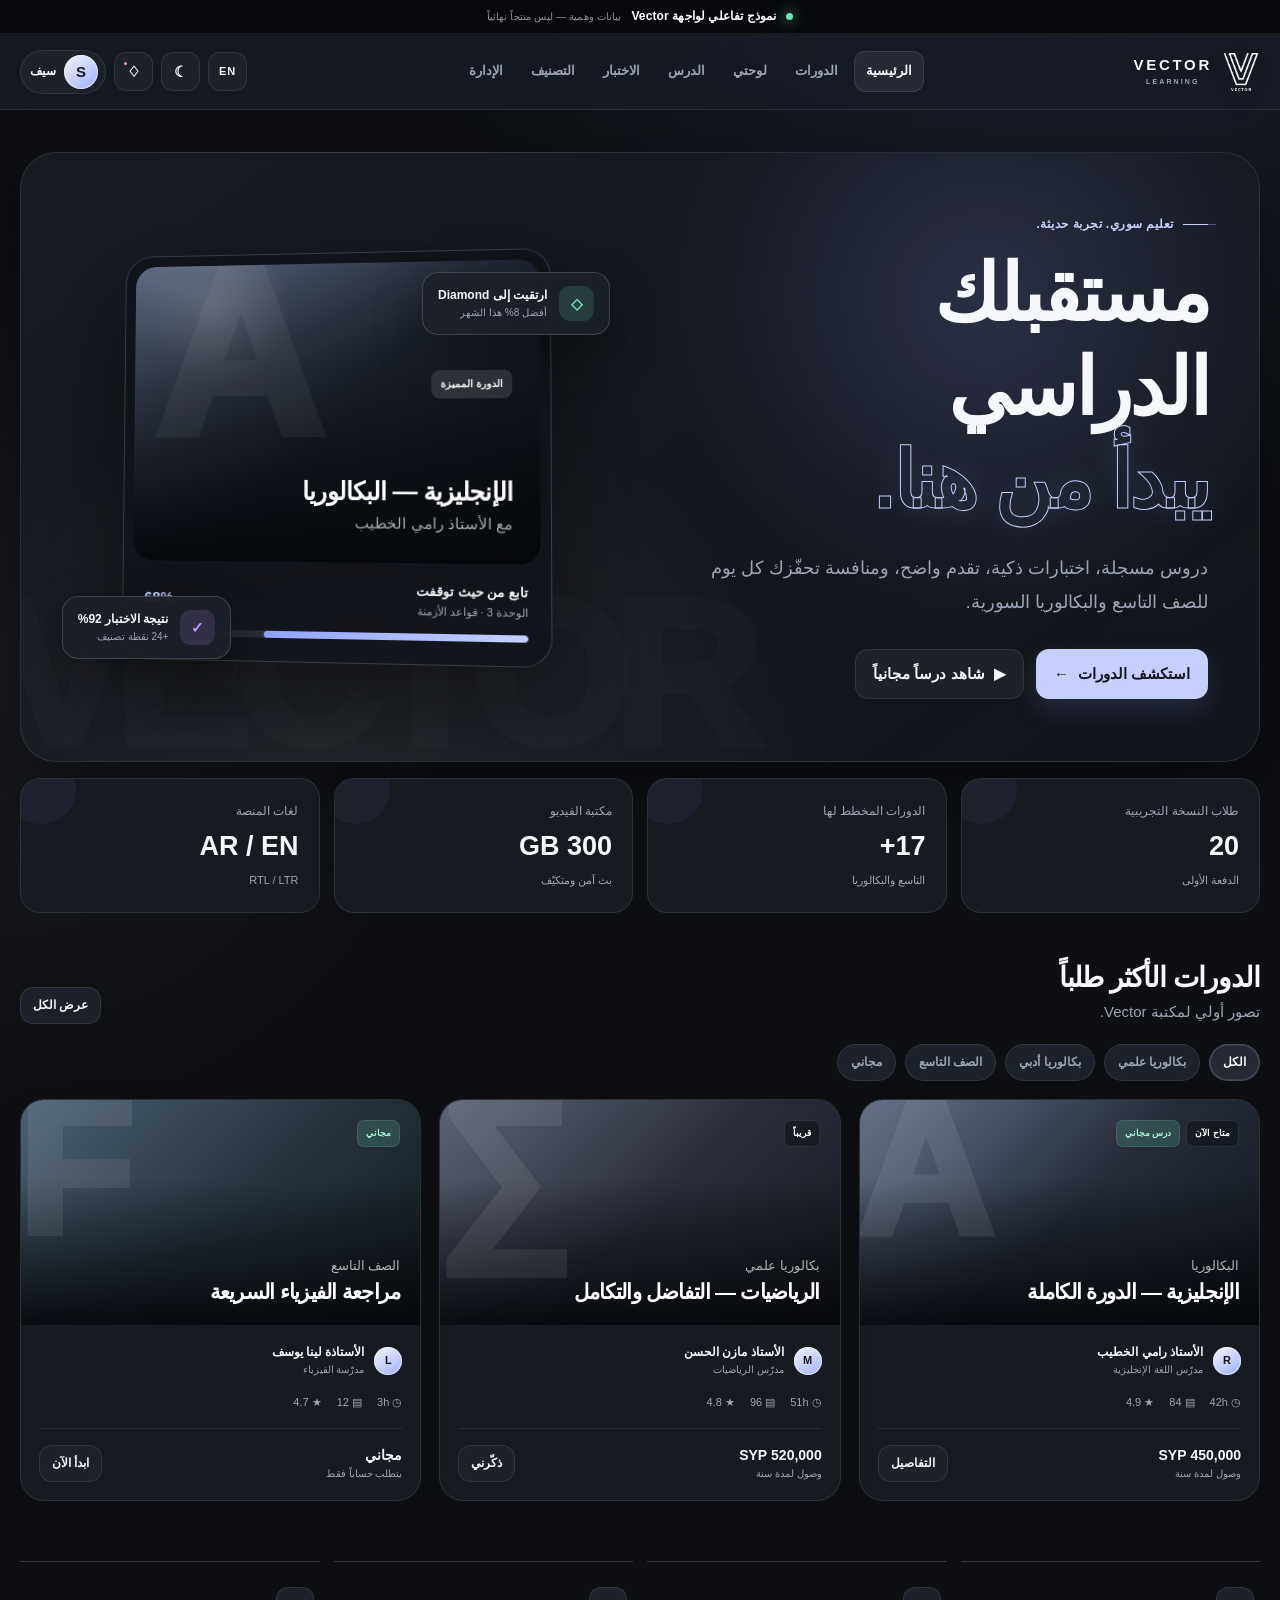
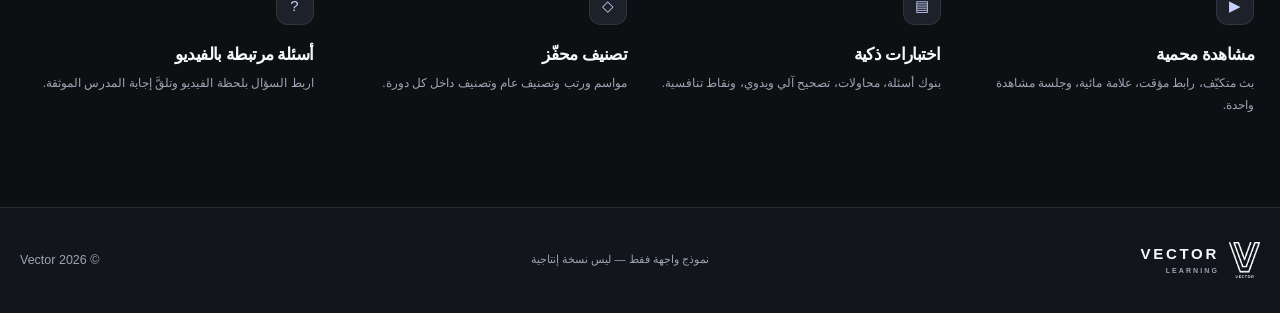
==== index.html @ f5f5b356 "Add GitHub Pages entry point for Vector investor demo" ====
<!doctype html>
<html lang="en">
<head>
  <meta charset="utf-8">
  <meta name="viewport" content="width=device-width,initial-scale=1">
  <meta name="robots" content="noindex,nofollow">
  <title>Vector Learning — Demo</title>
  <meta http-equiv="refresh" content="0; url=./vector_frontend_demo.html">
  <script>window.location.replace('./vector_frontend_demo.html');</script>
</head>
<body>
  <p>Opening the Vector Learning demo… <a href="./vector_frontend_demo.html">Continue</a></p>
</body>
</html>
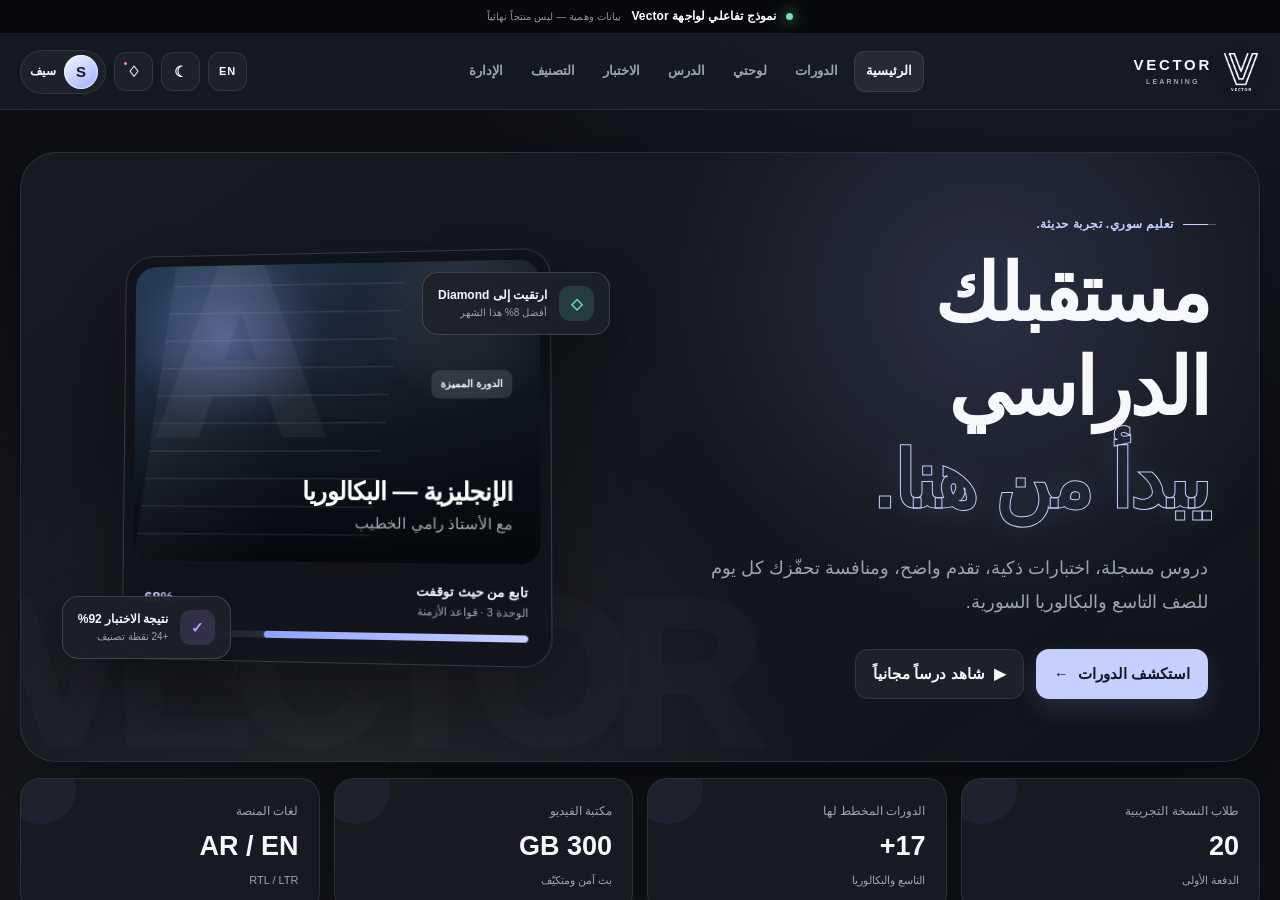
==== commit 58b9927a: "Keep investor demo at clean root URL" ====
--- a/index.html
+++ b/index.html
@@ -4,11 +4,30 @@
   <meta charset="utf-8">
   <meta name="viewport" content="width=device-width,initial-scale=1">
   <meta name="robots" content="noindex,nofollow">
-  <title>Vector Learning — Demo</title>
-  <meta http-equiv="refresh" content="0; url=./vector_frontend_demo.html">
-  <script>window.location.replace('./vector_frontend_demo.html');</script>
+  <meta name="theme-color" content="#0d0f13">
+  <title>Vector Learning — Investor Demo</title>
+  <style>
+    html,body{margin:0;width:100%;height:100%;overflow:hidden;background:#0d0f13}
+    #vector-demo{display:block;width:100%;height:100%;border:0;background:#0d0f13}
+  </style>
 </head>
 <body>
-  <p>Opening the Vector Learning demo… <a href="./vector_frontend_demo.html">Continue</a></p>
+  <iframe id="vector-demo" src="./vector_frontend_demo.html" title="Vector Learning product demo"></iframe>
+  <script>
+    const frame = document.getElementById('vector-demo');
+    frame.addEventListener('load', () => {
+      try {
+        const doc = frame.contentDocument;
+        if (!doc || !doc.head) return;
+        const polish = doc.createElement('link');
+        polish.rel = 'stylesheet';
+        polish.href = './investor-polish.css?v=1';
+        doc.head.appendChild(polish);
+        doc.title = 'Vector Learning — Investor Demo';
+      } catch (_) {
+        /* Same-origin on GitHub Pages; fallback leaves the original demo intact. */
+      }
+    });
+  </script>
 </body>
 </html>
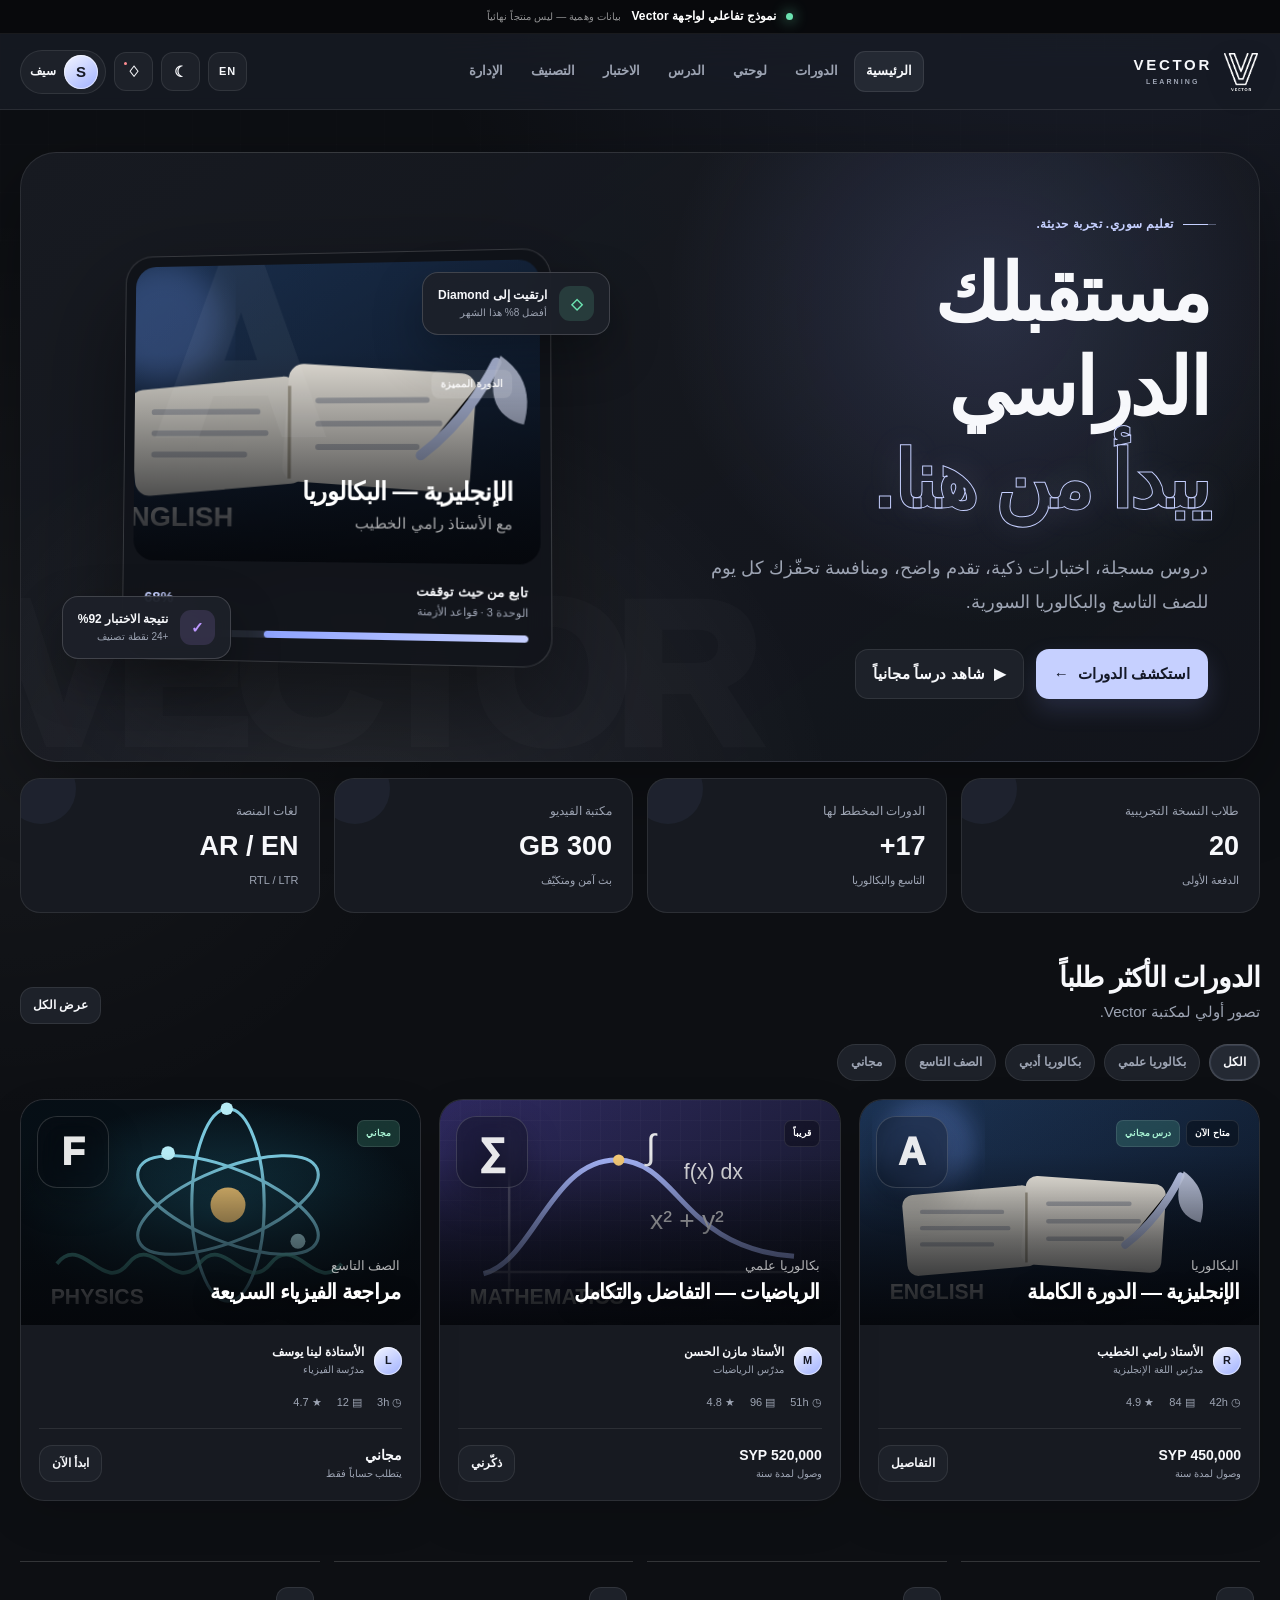
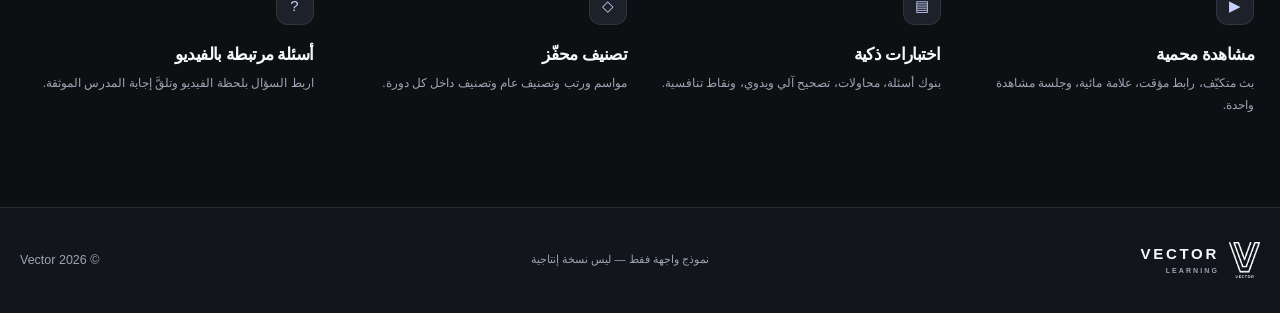
==== commit 3a58995b: "Load investor demo polish directly at root" ====
--- a/index.html
+++ b/index.html
@@ -7,27 +7,29 @@
   <meta name="theme-color" content="#0d0f13">
   <title>Vector Learning — Investor Demo</title>
   <style>
-    html,body{margin:0;width:100%;height:100%;overflow:hidden;background:#0d0f13}
-    #vector-demo{display:block;width:100%;height:100%;border:0;background:#0d0f13}
+    html,body{margin:0;min-height:100%;background:#0d0f13;color:#fff;font-family:Arial,sans-serif}
+    body{display:grid;place-items:center}
+    .loading{opacity:.72;font-size:14px}
   </style>
 </head>
 <body>
-  <iframe id="vector-demo" src="./vector_frontend_demo.html" title="Vector Learning product demo"></iframe>
+  <p class="loading">Loading Vector Learning demo…</p>
   <script>
-    const frame = document.getElementById('vector-demo');
-    frame.addEventListener('load', () => {
+    (async () => {
       try {
-        const doc = frame.contentDocument;
-        if (!doc || !doc.head) return;
-        const polish = doc.createElement('link');
-        polish.rel = 'stylesheet';
-        polish.href = './investor-polish.css?v=1';
-        doc.head.appendChild(polish);
-        doc.title = 'Vector Learning — Investor Demo';
+        const response = await fetch('./vector_frontend_demo.html?v=3', { cache: 'no-store' });
+        if (!response.ok) throw new Error('demo-load-failed');
+        let html = await response.text();
+        const inject = '<link rel="stylesheet" href="./investor-polish.css?v=3"><meta name="robots" content="noindex,nofollow">';
+        html = html.replace('</head>', inject + '</head>');
+        document.open();
+        document.write(html);
+        document.close();
+        document.title = 'Vector Learning — Investor Demo';
       } catch (_) {
-        /* Same-origin on GitHub Pages; fallback leaves the original demo intact. */
+        window.location.replace('./vector_frontend_demo.html');
       }
-    });
+    })();
   </script>
 </body>
 </html>
--- a/investor-polish.css
+++ b/investor-polish.css
@@ -0,0 +1,85 @@
+/* Investor-demo-only visual polish. Real application code is not used here. */
+
+.course-card .cover {
+  isolation: isolate;
+  background-color: #171a21 !important;
+  background-size: cover !important;
+  background-position: center !important;
+}
+
+.course-card .cover::before {
+  z-index: 2;
+  background: linear-gradient(to top, rgba(5,7,11,.96) 0%, rgba(5,7,11,.56) 38%, rgba(5,7,11,.04) 76%) !important;
+}
+
+.course-card .cover > i {
+  z-index: 3;
+  inset-inline-end: 16px;
+  top: 16px;
+  width: 72px;
+  height: 72px;
+  display: grid;
+  place-items: center;
+  border: 1px solid rgba(255,255,255,.15);
+  border-radius: 20px;
+  background: rgba(7,10,15,.36);
+  backdrop-filter: blur(10px);
+  box-shadow: 0 14px 35px rgba(0,0,0,.24);
+  font-size: 38px;
+  line-height: 1;
+  color: rgba(255,255,255,.9);
+  text-shadow: 0 8px 20px rgba(0,0,0,.35);
+}
+
+.course-card .cover-tags,
+.course-card .cover > div:last-child {
+  z-index: 4;
+}
+
+.course-card .cover h3 {
+  max-width: 86%;
+  text-shadow: 0 3px 18px rgba(0,0,0,.7);
+}
+
+.course-card[data-course="english"] .cover {
+  background-image: linear-gradient(to top, rgba(5,7,11,.16), transparent 62%), url('./assets/english.svg') !important;
+}
+.course-card[data-course="math"] .cover {
+  background-image: linear-gradient(to top, rgba(5,7,11,.16), transparent 62%), url('./assets/math.svg') !important;
+}
+.course-card[data-course="physics"] .cover {
+  background-image: linear-gradient(to top, rgba(5,7,11,.16), transparent 62%), url('./assets/physics.svg') !important;
+}
+.course-card[data-course="chemistry"] .cover {
+  background-image: linear-gradient(to top, rgba(5,7,11,.16), transparent 62%), url('./assets/chemistry.svg') !important;
+}
+.course-card[data-course="philosophy"] .cover {
+  background-image: linear-gradient(to top, rgba(5,7,11,.16), transparent 62%), url('./assets/philosophy.svg') !important;
+}
+.course-card[data-course="arabic"] .cover {
+  background-image: linear-gradient(to top, rgba(5,7,11,.16), transparent 62%), url('./assets/arabic.svg') !important;
+}
+
+.featured-cover {
+  background-image:
+    linear-gradient(to top, rgba(5,7,11,.94), rgba(5,7,11,.12) 70%),
+    url('./assets/english.svg') !important;
+  background-size: cover !important;
+  background-position: center !important;
+}
+
+.course-card {
+  box-shadow: 0 16px 44px rgba(0,0,0,.12), inset 0 1px rgba(255,255,255,.025);
+}
+.course-card:hover {
+  box-shadow: 0 28px 78px rgba(0,0,0,.28), 0 0 0 1px rgba(198,208,255,.05);
+}
+
+@media (max-width: 720px) {
+  .course-card .cover > i {
+    width: 62px;
+    height: 62px;
+    font-size: 32px;
+  }
+  .course-card .cover h3 { max-width: 90%; }
+}
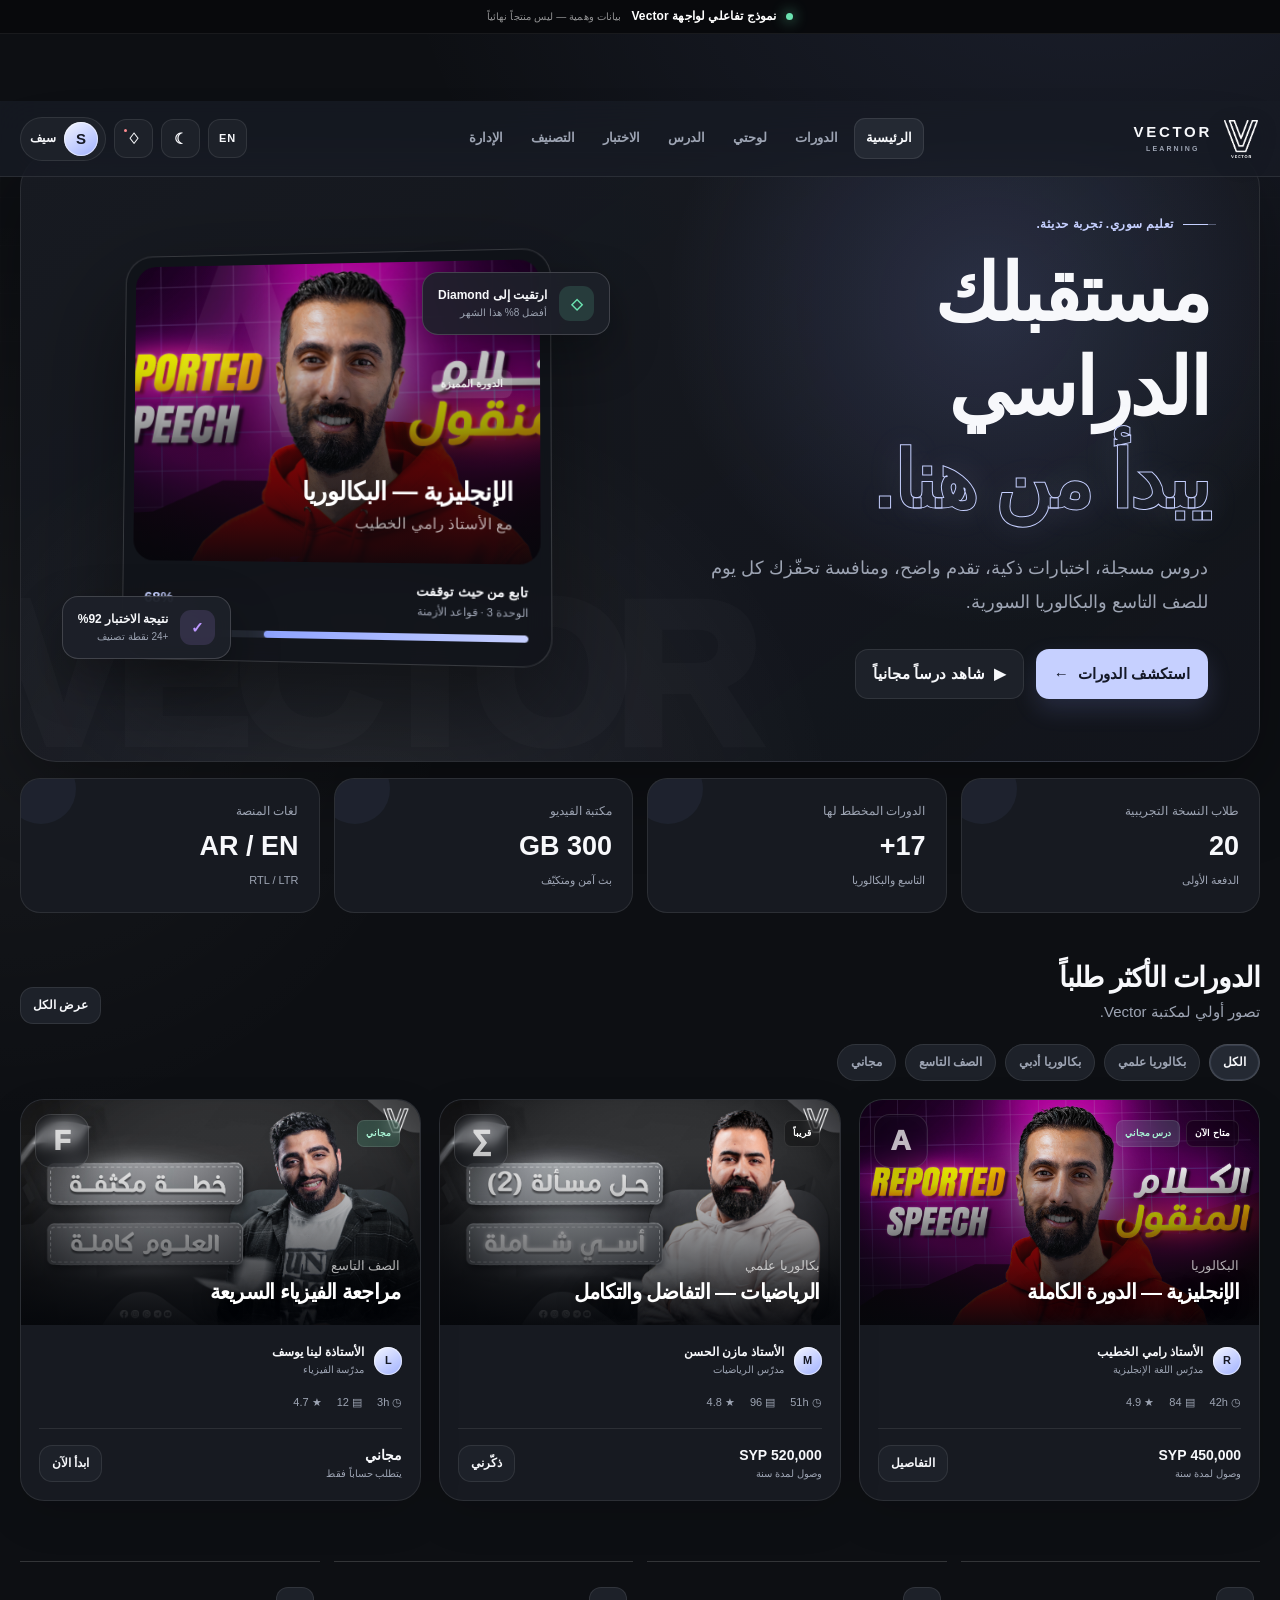
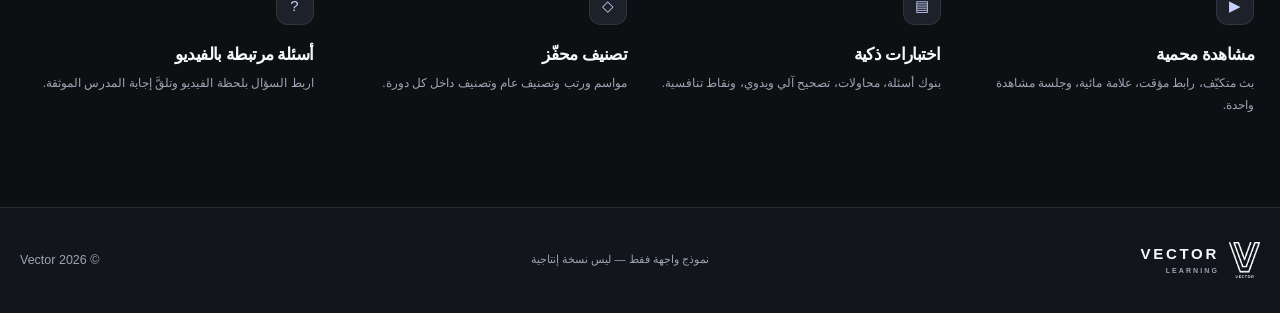
==== commit 40b6fe09: "Refresh investor demo thumbnail assets" ====
--- a/index.html
+++ b/index.html
@@ -17,10 +17,10 @@
   <script>
     (async () => {
       try {
-        const response = await fetch('./vector_frontend_demo.html?v=3', { cache: 'no-store' });
+        const response = await fetch('./vector_frontend_demo.html?v=4', { cache: 'no-store' });
         if (!response.ok) throw new Error('demo-load-failed');
         let html = await response.text();
-        const inject = '<link rel="stylesheet" href="./investor-polish.css?v=3"><meta name="robots" content="noindex,nofollow">';
+        const inject = '<link rel="stylesheet" href="./investor-polish.css?v=4"><meta name="robots" content="noindex,nofollow">';
         html = html.replace('</head>', inject + '</head>');
         document.open();
         document.write(html);
--- a/investor-polish.css
+++ b/investor-polish.css
@@ -1,4 +1,4 @@
-/* Investor-demo-only visual polish. Real application code is not used here. */
+/* Investor-demo-only visual polish. Uses only owner-uploaded thumbnails from /thumnails. */
 
 .course-card .cover {
   isolation: isolate;
@@ -9,26 +9,27 @@
 
 .course-card .cover::before {
   z-index: 2;
-  background: linear-gradient(to top, rgba(5,7,11,.96) 0%, rgba(5,7,11,.56) 38%, rgba(5,7,11,.04) 76%) !important;
+  background: linear-gradient(to top, rgba(5,7,11,.94) 0%, rgba(5,7,11,.48) 38%, rgba(5,7,11,.02) 76%) !important;
 }
 
+/* Let the real artwork lead; keep the old letter/symbol only as a very subtle accent. */
 .course-card .cover > i {
   z-index: 3;
-  inset-inline-end: 16px;
-  top: 16px;
-  width: 72px;
-  height: 72px;
+  inset-inline-end: 14px;
+  top: 14px;
+  width: 54px;
+  height: 54px;
   display: grid;
   place-items: center;
-  border: 1px solid rgba(255,255,255,.15);
-  border-radius: 20px;
-  background: rgba(7,10,15,.36);
-  backdrop-filter: blur(10px);
-  box-shadow: 0 14px 35px rgba(0,0,0,.24);
-  font-size: 38px;
+  border: 1px solid rgba(255,255,255,.12);
+  border-radius: 16px;
+  background: rgba(7,10,15,.28);
+  backdrop-filter: blur(8px);
+  box-shadow: 0 12px 28px rgba(0,0,0,.20);
+  font-size: 28px;
   line-height: 1;
-  color: rgba(255,255,255,.9);
-  text-shadow: 0 8px 20px rgba(0,0,0,.35);
+  color: rgba(255,255,255,.72);
+  text-shadow: 0 6px 18px rgba(0,0,0,.35);
 }
 
 .course-card .cover-tags,
@@ -37,33 +38,33 @@
 }
 
 .course-card .cover h3 {
-  max-width: 86%;
-  text-shadow: 0 3px 18px rgba(0,0,0,.7);
+  max-width: 88%;
+  text-shadow: 0 3px 18px rgba(0,0,0,.82);
 }
 
+/* Owner-uploaded thumbnails. Four originals are intentionally reused for related cards. */
 .course-card[data-course="english"] .cover {
-  background-image: linear-gradient(to top, rgba(5,7,11,.16), transparent 62%), url('./assets/english.svg') !important;
+  background-image: url('./thumnails/reprted speech.jpg') !important;
 }
+
 .course-card[data-course="math"] .cover {
-  background-image: linear-gradient(to top, rgba(5,7,11,.16), transparent 62%), url('./assets/math.svg') !important;
+  background-image: url('./thumnails/ثمنيل رياضيات اسي 2.jpg') !important;
 }
-.course-card[data-course="physics"] .cover {
-  background-image: linear-gradient(to top, rgba(5,7,11,.16), transparent 62%), url('./assets/physics.svg') !important;
+
+.course-card[data-course="physics"] .cover,
+.course-card[data-course="chemistry"] .cover {
+  background-image: url('./thumnails/مكثفة العلوم.jpg') !important;
 }
-.course-card[data-course="chemistry"] .cover {
-  background-image: linear-gradient(to top, rgba(5,7,11,.16), transparent 62%), url('./assets/chemistry.svg') !important;
-}
-.course-card[data-course="philosophy"] .cover {
-  background-image: linear-gradient(to top, rgba(5,7,11,.16), transparent 62%), url('./assets/philosophy.svg') !important;
-}
+
+.course-card[data-course="philosophy"] .cover,
 .course-card[data-course="arabic"] .cover {
-  background-image: linear-gradient(to top, rgba(5,7,11,.16), transparent 62%), url('./assets/arabic.svg') !important;
+  background-image: url('./thumnails/خدعوك فقالو.jpg') !important;
 }
 
 .featured-cover {
   background-image:
-    linear-gradient(to top, rgba(5,7,11,.94), rgba(5,7,11,.12) 70%),
-    url('./assets/english.svg') !important;
+    linear-gradient(to top, rgba(5,7,11,.92), rgba(5,7,11,.08) 72%),
+    url('./thumnails/reprted speech.jpg') !important;
   background-size: cover !important;
   background-position: center !important;
 }
@@ -71,15 +72,16 @@
 .course-card {
   box-shadow: 0 16px 44px rgba(0,0,0,.12), inset 0 1px rgba(255,255,255,.025);
 }
+
 .course-card:hover {
   box-shadow: 0 28px 78px rgba(0,0,0,.28), 0 0 0 1px rgba(198,208,255,.05);
 }
 
 @media (max-width: 720px) {
   .course-card .cover > i {
-    width: 62px;
-    height: 62px;
-    font-size: 32px;
+    width: 46px;
+    height: 46px;
+    font-size: 24px;
   }
-  .course-card .cover h3 { max-width: 90%; }
+  .course-card .cover h3 { max-width: 92%; }
 }
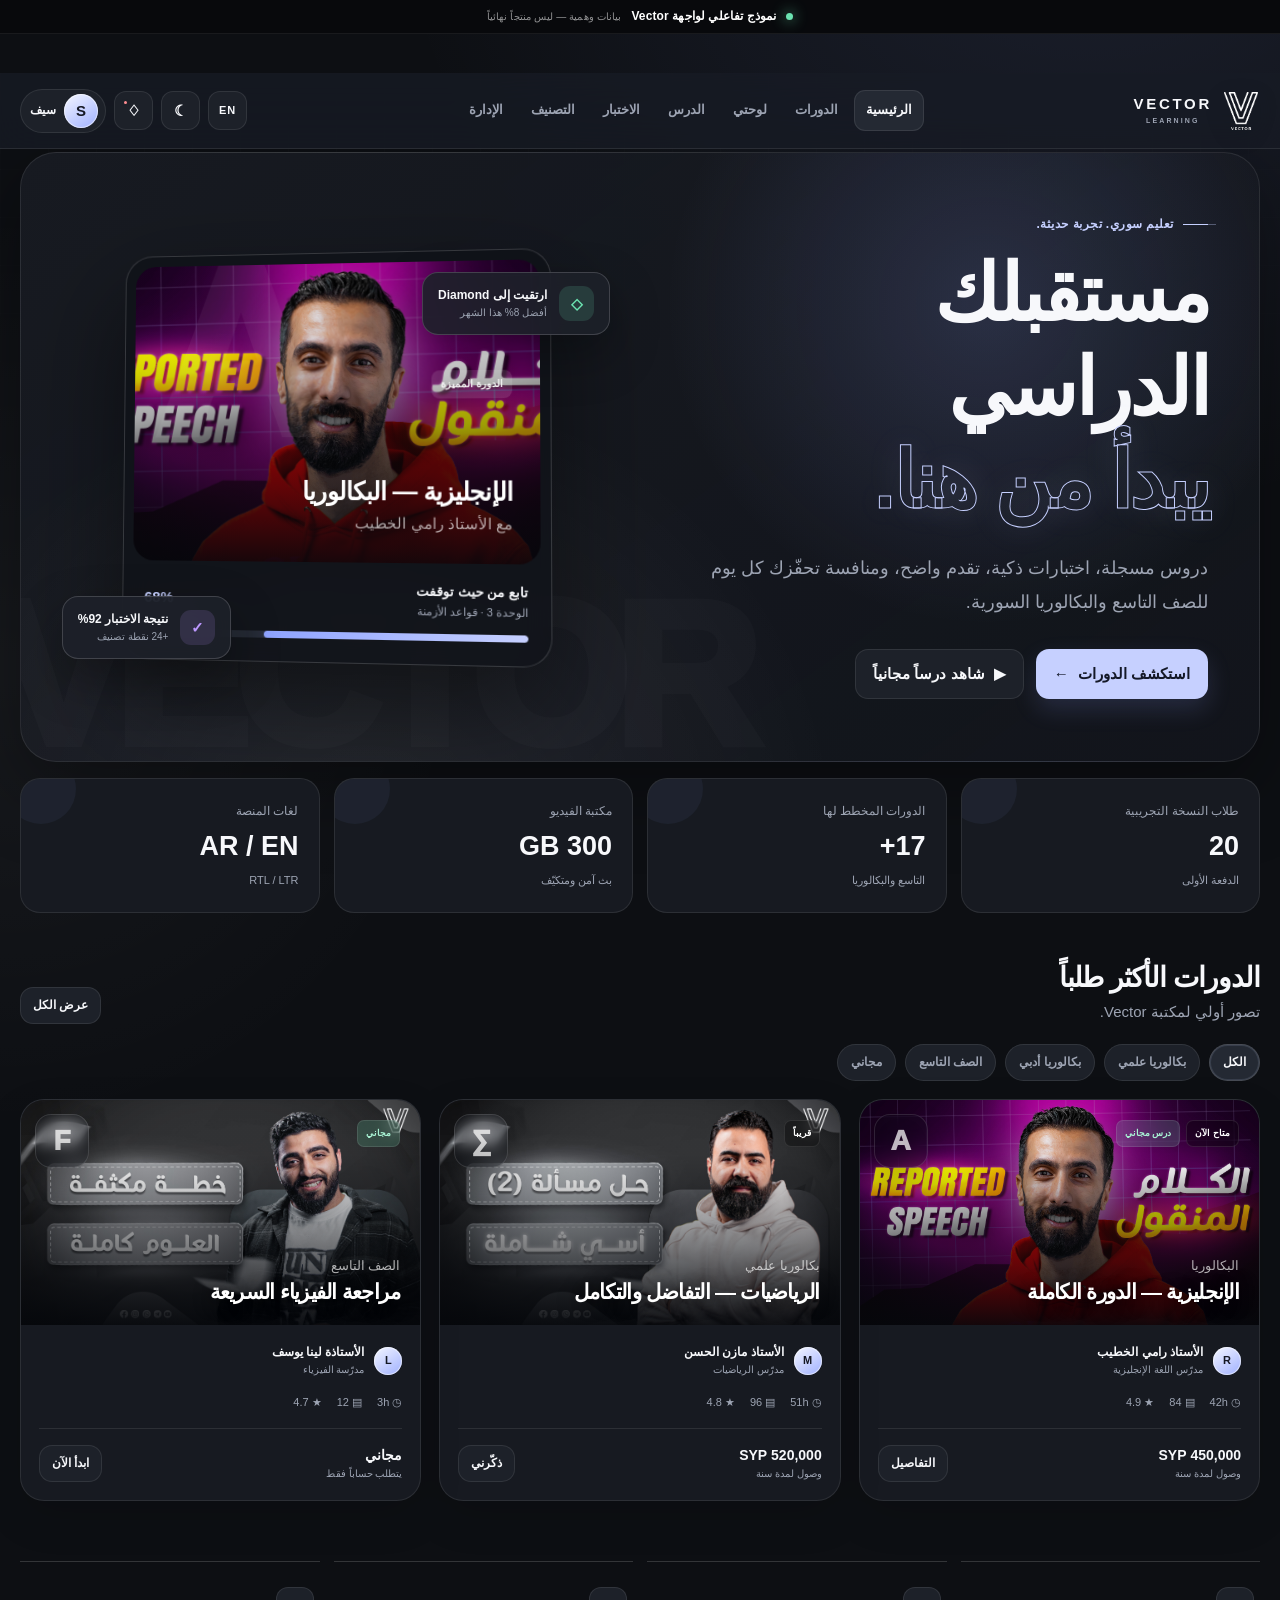
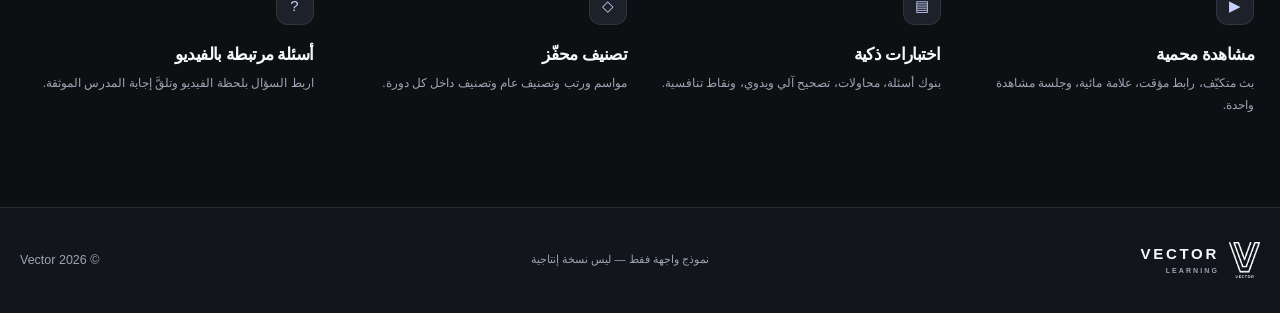
==== commit 0c4824f6: "Wire Bunny preview into investor demo" ====
--- a/index.html
+++ b/index.html
@@ -17,11 +17,13 @@
   <script>
     (async () => {
       try {
-        const response = await fetch('./vector_frontend_demo.html?v=4', { cache: 'no-store' });
+        const response = await fetch('./vector_frontend_demo.html?v=5', { cache: 'no-store' });
         if (!response.ok) throw new Error('demo-load-failed');
         let html = await response.text();
-        const inject = '<link rel="stylesheet" href="./investor-polish.css?v=4"><meta name="robots" content="noindex,nofollow">';
-        html = html.replace('</head>', inject + '</head>');
+        const headInject = '<link rel="stylesheet" href="./investor-polish.css?v=5"><meta name="robots" content="noindex,nofollow">';
+        const bodyInject = '<script src="./investor-video.js?v=5"><\/script>';
+        html = html.replace('</head>', headInject + '</head>');
+        html = html.replace('</body>', bodyInject + '</body>');
         document.open();
         document.write(html);
         document.close();
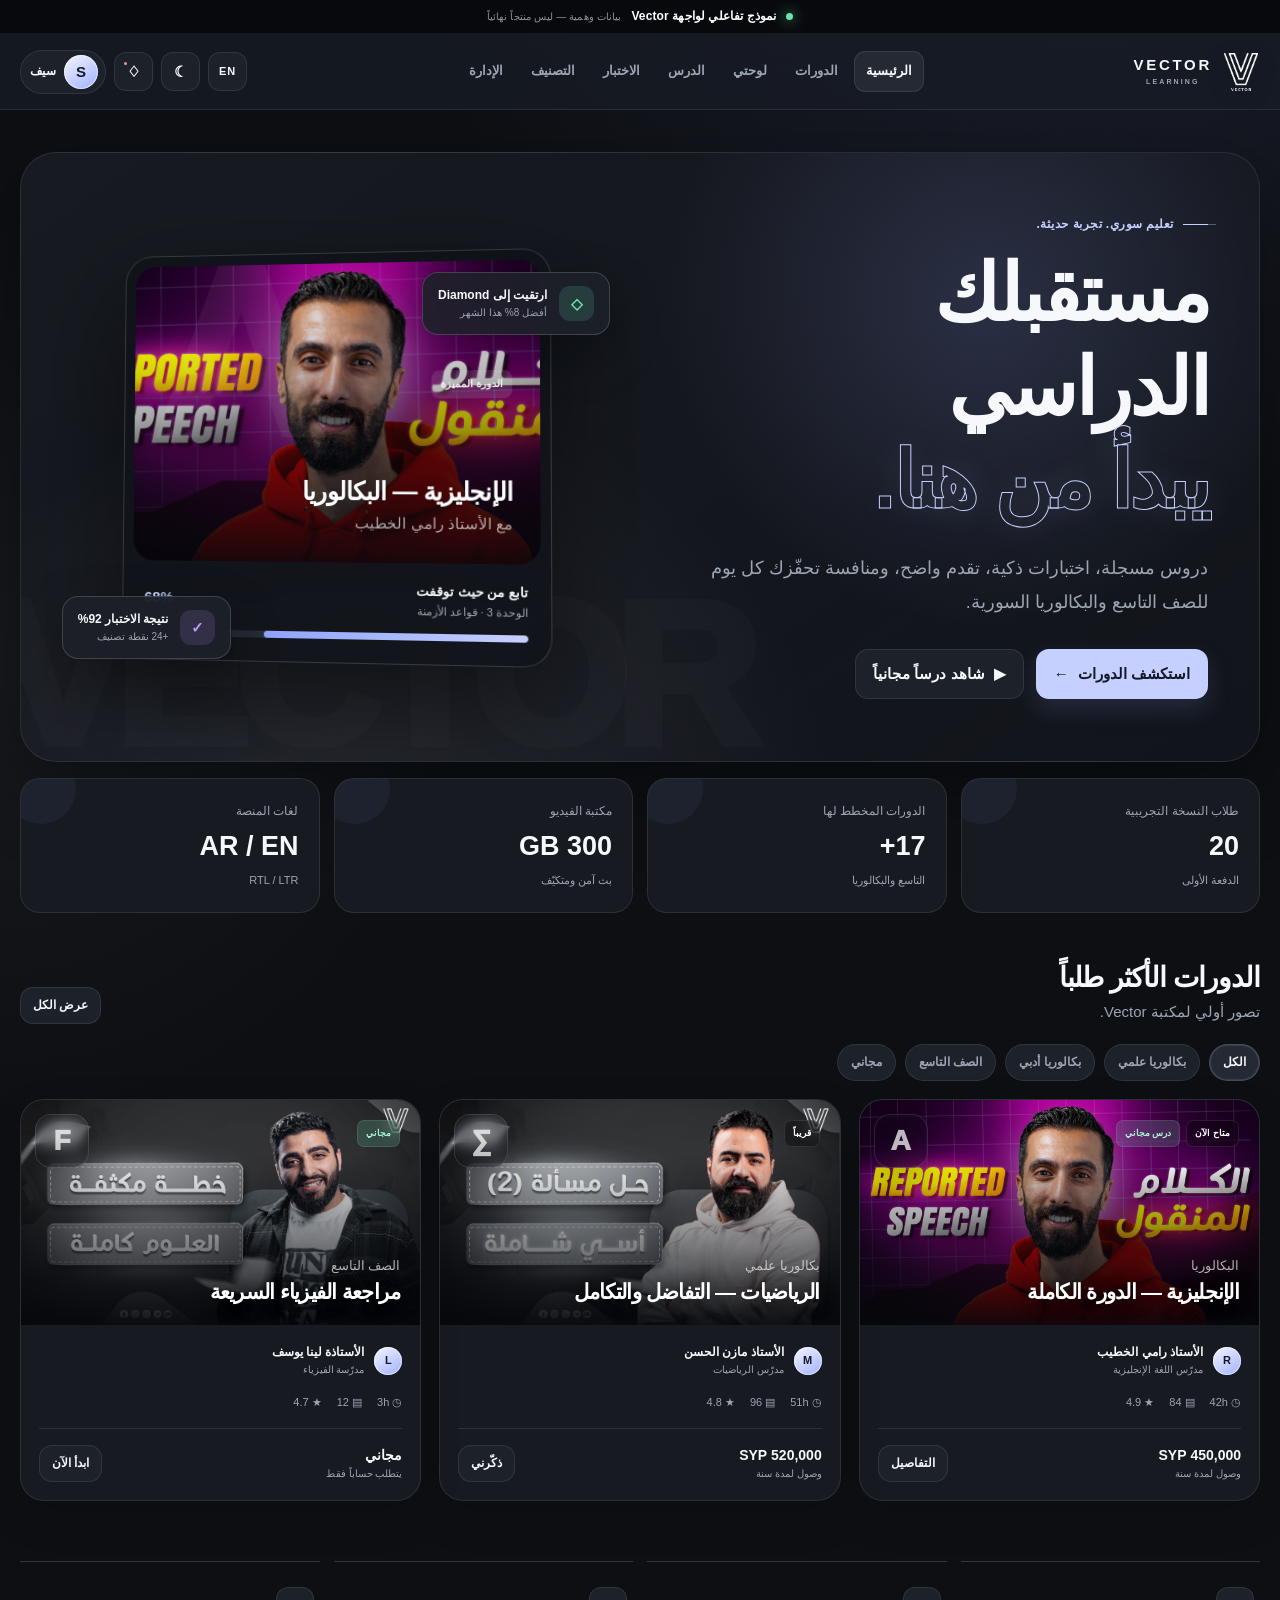
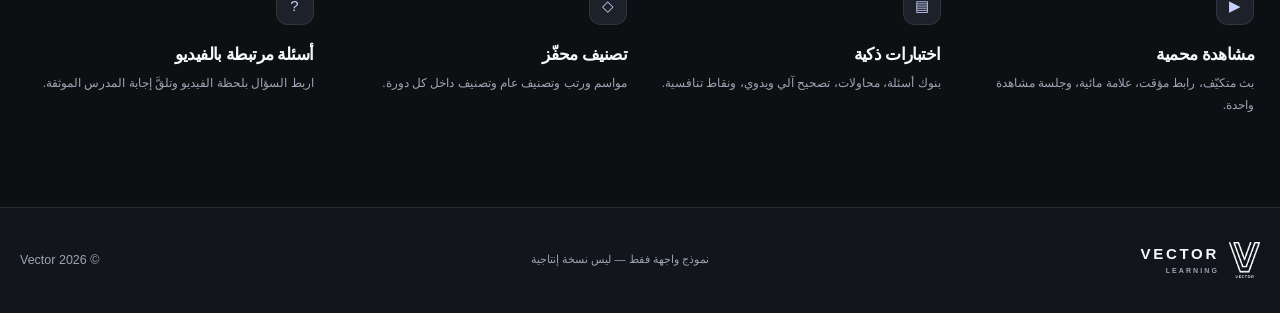
==== commit da09c8ca: "Refresh investor lesson player integration" ====
--- a/index.html
+++ b/index.html
@@ -17,11 +17,11 @@
   <script>
     (async () => {
       try {
-        const response = await fetch('./vector_frontend_demo.html?v=5', { cache: 'no-store' });
+        const response = await fetch('./vector_frontend_demo.html?v=6', { cache: 'no-store' });
         if (!response.ok) throw new Error('demo-load-failed');
         let html = await response.text();
-        const headInject = '<link rel="stylesheet" href="./investor-polish.css?v=5"><meta name="robots" content="noindex,nofollow">';
-        const bodyInject = '<script src="./investor-video.js?v=5"><\/script>';
+        const headInject = '<link rel="stylesheet" href="./investor-polish.css?v=6"><meta name="robots" content="noindex,nofollow">';
+        const bodyInject = '<script src="./investor-video.js?v=6"><\/script>';
         html = html.replace('</head>', headInject + '</head>');
         html = html.replace('</body>', bodyInject + '</body>');
         document.open();
